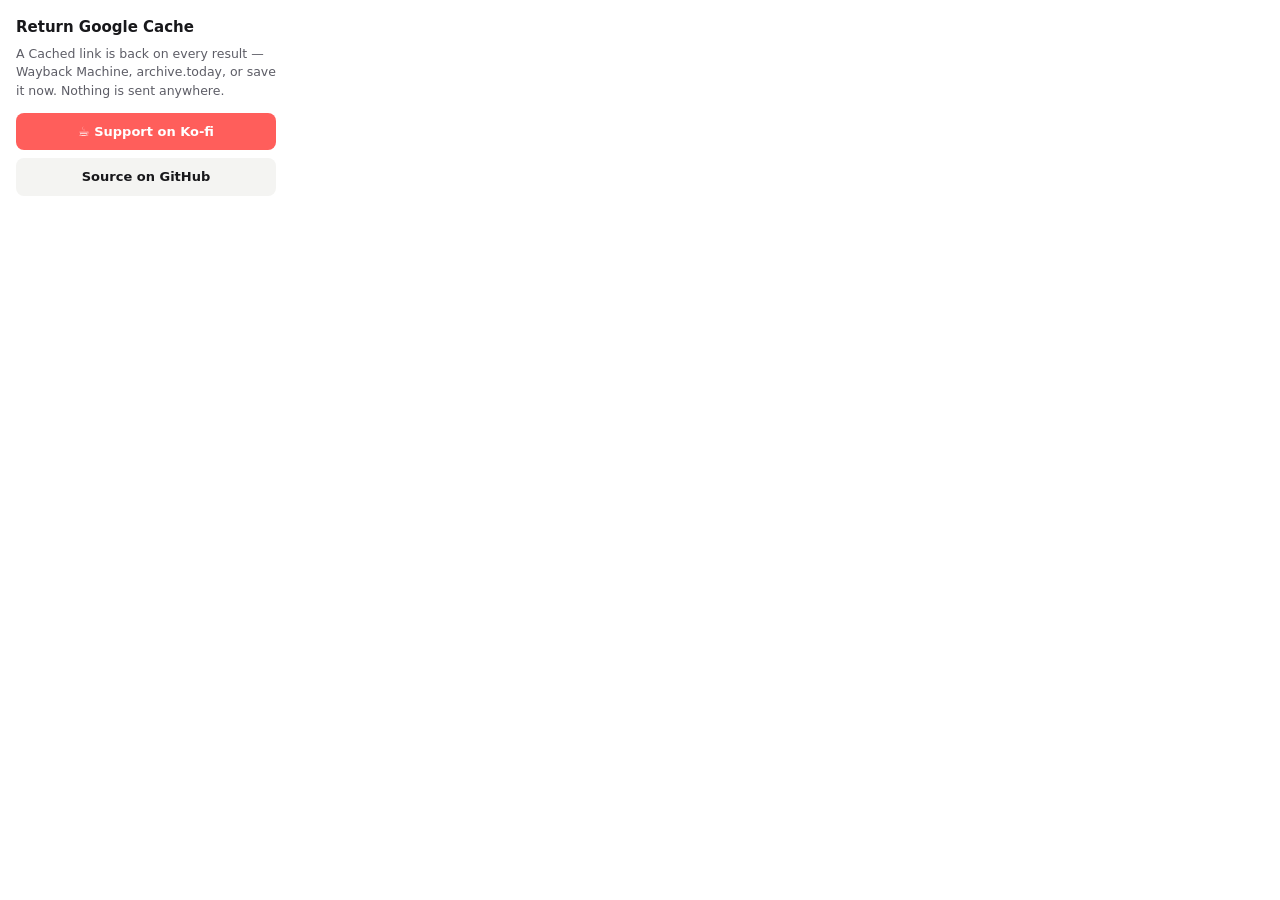
==== extension/popup.html @ 7cfbb94f "initial commit" ====
<!doctype html>
<html lang="en">
<head>
<meta charset="utf-8">
<style>
  body{width:260px;margin:0;padding:16px;font:14px/1.5 ui-sans-serif,system-ui,-apple-system,"Segoe UI",Roboto,sans-serif;color:#18181b;background:#fff}
  @media (prefers-color-scheme:dark){body{background:#161619;color:#f2f2f3}}
  h1{font-size:15px;margin:0 0 6px}
  p{margin:0 0 12px;color:#5d5d66;font-size:12.5px}
  @media (prefers-color-scheme:dark){p{color:#a1a1aa}}
  a{display:block;text-decoration:none;font-weight:600;font-size:13px;padding:9px 12px;border-radius:8px;margin-bottom:8px;text-align:center}
  .kofi{background:#FF5E5B;color:#fff}
  .gh{background:#f4f4f2;color:#18181b}
  @media (prefers-color-scheme:dark){.gh{background:#26262b;color:#f2f2f3}}
</style>
</head>
<body>
  <h1>Return Google Cache</h1>
  <p>A Cached link is back on every result — Wayback Machine, archive.today, or save it now. Nothing is sent anywhere.</p>
  <a class="kofi" href="https://ko-fi.com/jju1s" target="_blank" rel="noopener">☕ Support on Ko-fi</a>
  <a class="gh" href="https://github.com/cig13zs/return-google-cache" target="_blank" rel="noopener">Source on GitHub</a>
</body>
</html>
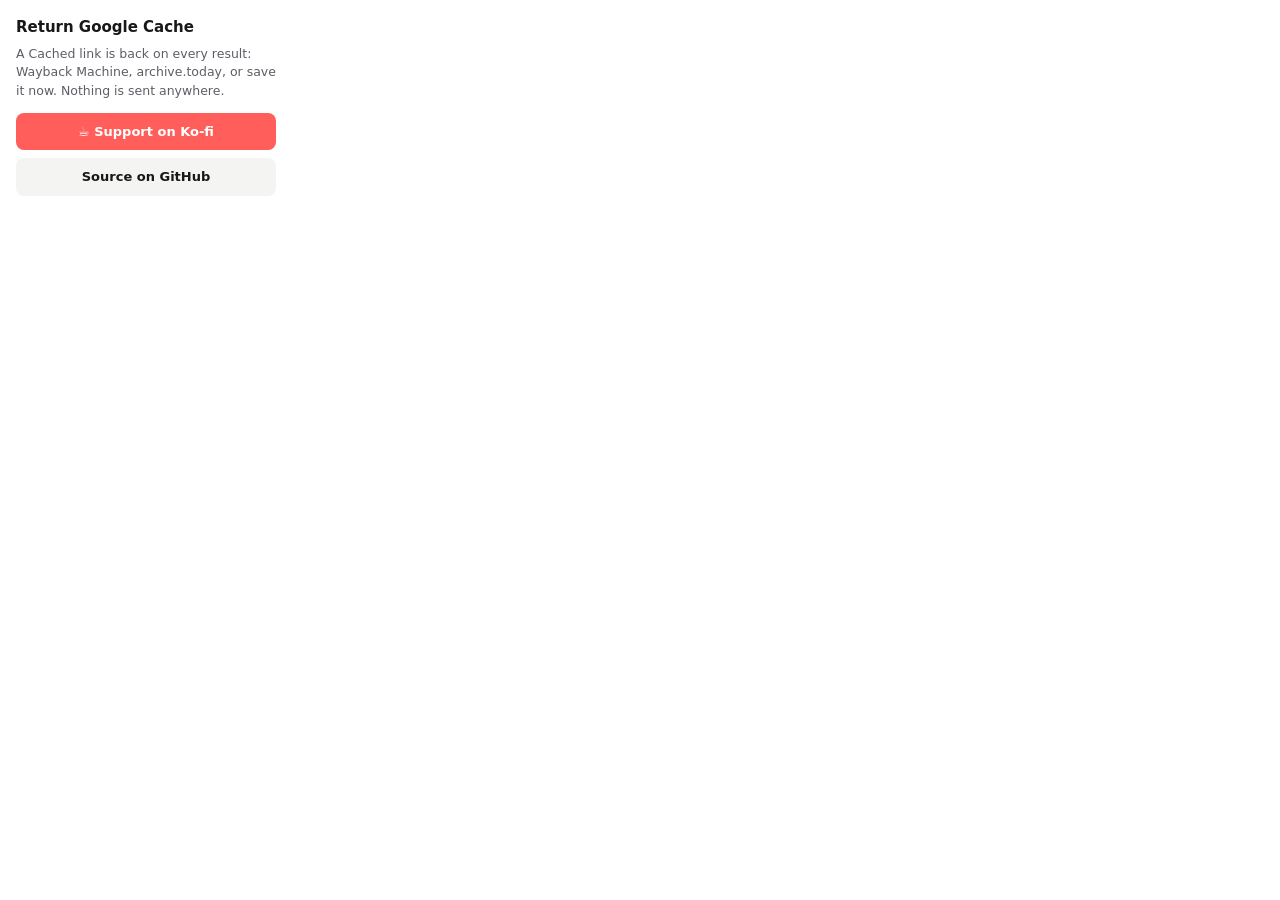
==== commit 4ce27046: "readme rewrite" ====
--- a/extension/popup.html
+++ b/extension/popup.html
@@ -16,7 +16,7 @@
 </head>
 <body>
   <h1>Return Google Cache</h1>
-  <p>A Cached link is back on every result — Wayback Machine, archive.today, or save it now. Nothing is sent anywhere.</p>
+  <p>A Cached link is back on every result: Wayback Machine, archive.today, or save it now. Nothing is sent anywhere.</p>
   <a class="kofi" href="https://ko-fi.com/jju1s" target="_blank" rel="noopener">☕ Support on Ko-fi</a>
   <a class="gh" href="https://github.com/cig13zs/return-google-cache" target="_blank" rel="noopener">Source on GitHub</a>
 </body>
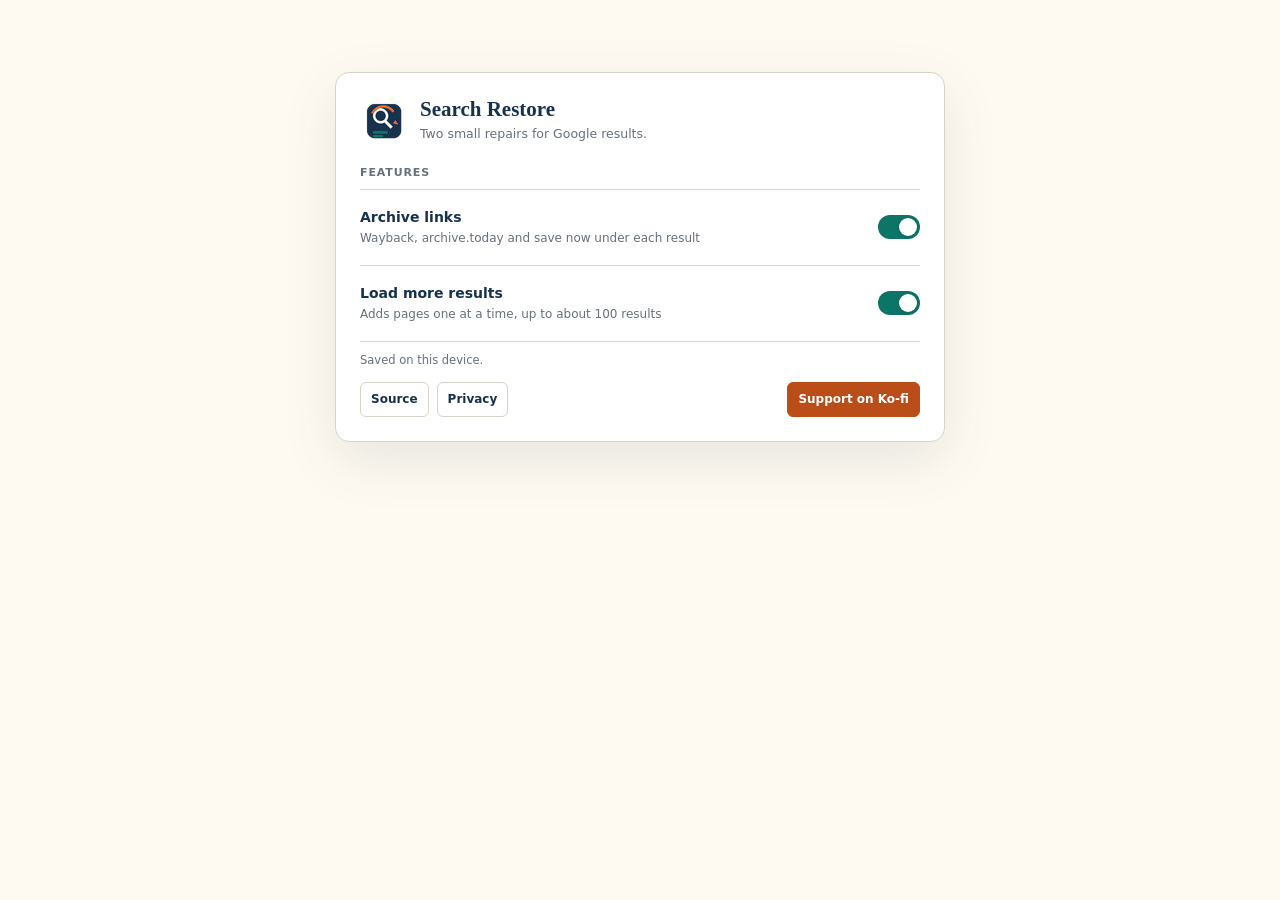
==== commit ab89f851: "combine the search archive tools" ====
--- a/extension/popup.html
+++ b/extension/popup.html
@@ -1,23 +1,57 @@
 <!doctype html>
 <html lang="en">
 <head>
-<meta charset="utf-8">
-<style>
-  body{width:260px;margin:0;padding:16px;font:14px/1.5 ui-sans-serif,system-ui,-apple-system,"Segoe UI",Roboto,sans-serif;color:#18181b;background:#fff}
-  @media (prefers-color-scheme:dark){body{background:#161619;color:#f2f2f3}}
-  h1{font-size:15px;margin:0 0 6px}
-  p{margin:0 0 12px;color:#5d5d66;font-size:12.5px}
-  @media (prefers-color-scheme:dark){p{color:#a1a1aa}}
-  a{display:block;text-decoration:none;font-weight:600;font-size:13px;padding:9px 12px;border-radius:8px;margin-bottom:8px;text-align:center}
-  .kofi{background:#FF5E5B;color:#fff}
-  .gh{background:#f4f4f2;color:#18181b}
-  @media (prefers-color-scheme:dark){.gh{background:#26262b;color:#f2f2f3}}
-</style>
+  <meta charset="utf-8">
+  <meta name="viewport" content="width=device-width, initial-scale=1">
+  <meta name="description" content="Choose which Search Restore tools run on Google search pages.">
+  <title>Search Restore settings</title>
+  <link rel="icon" href="icons/icon48.png">
+  <link rel="stylesheet" href="popup.css">
 </head>
 <body>
-  <h1>Return Google Cache</h1>
-  <p>A Cached link is back on every result: Wayback Machine, archive.today, or save it now. Nothing is sent anywhere.</p>
-  <a class="kofi" href="https://ko-fi.com/jju1s" target="_blank" rel="noopener">☕ Support on Ko-fi</a>
-  <a class="gh" href="https://github.com/cig13zs/return-google-cache" target="_blank" rel="noopener">Source on GitHub</a>
+  <main class="panel">
+    <header class="masthead">
+      <img src="icons/icon48.png" width="48" height="48" alt="">
+      <div>
+        <h1>Search Restore</h1>
+        <p>Two small repairs for Google results.</p>
+      </div>
+    </header>
+
+    <section class="settings" aria-labelledby="features-title">
+      <h2 id="features-title">Features</h2>
+
+      <label class="setting" for="archive-links">
+        <span class="setting-copy">
+          <span class="setting-name">Archive links</span>
+          <span class="setting-note">Wayback, archive.today and save now under each result</span>
+        </span>
+        <span class="switch">
+          <input id="archive-links" type="checkbox" data-setting="archiveLinks" checked>
+          <span class="switch-track" aria-hidden="true"></span>
+        </span>
+      </label>
+
+      <label class="setting" for="load-more">
+        <span class="setting-copy">
+          <span class="setting-name">Load more results</span>
+          <span class="setting-note">Adds pages one at a time, up to about 100 results</span>
+        </span>
+        <span class="switch">
+          <input id="load-more" type="checkbox" data-setting="loadMore" checked>
+          <span class="switch-track" aria-hidden="true"></span>
+        </span>
+      </label>
+    </section>
+
+    <p class="status" id="settings-status" role="status" aria-live="polite">Saved on this device.</p>
+
+    <nav class="links" aria-label="Project links">
+      <a href="https://github.com/cig13zs/search-restore" target="_blank" rel="noopener noreferrer">Source</a>
+      <a href="https://cig13zs.github.io/search-restore/privacy.html" target="_blank" rel="noopener noreferrer">Privacy</a>
+      <a class="support" href="https://ko-fi.com/jju1s" target="_blank" rel="noopener noreferrer">Support on Ko-fi</a>
+    </nav>
+  </main>
+  <script src="settings.js"></script>
 </body>
 </html>
--- a/extension/popup.css
+++ b/extension/popup.css
@@ -0,0 +1,257 @@
+:root {
+  color-scheme: light dark;
+  --paper: #fffaf1;
+  --ink: #17324d;
+  --muted: #66717d;
+  --line: #d8d3c8;
+  --orange: #e66a2c;
+  --button-orange: #bb4d19;
+  --button-orange-hover: #8f350f;
+  --teal: #0d7568;
+  --panel: #ffffff;
+}
+
+* {
+  box-sizing: border-box;
+}
+
+body {
+  background: var(--paper);
+  color: var(--ink);
+  font: 14px/1.45 system-ui, -apple-system, "Segoe UI", sans-serif;
+  margin: 0;
+  min-width: 330px;
+}
+
+.panel {
+  background: var(--panel);
+  margin: 0 auto;
+  max-width: 430px;
+  padding: 18px;
+}
+
+.masthead {
+  align-items: center;
+  display: flex;
+  gap: 12px;
+  margin-bottom: 20px;
+}
+
+.masthead img {
+  flex: 0 0 auto;
+}
+
+h1,
+h2,
+p {
+  margin-top: 0;
+}
+
+h1 {
+  font-family: Georgia, "Times New Roman", serif;
+  font-size: 21px;
+  line-height: 1.1;
+  margin-bottom: 4px;
+}
+
+.masthead p {
+  color: var(--muted);
+  font-size: 12.5px;
+  margin-bottom: 0;
+}
+
+h2 {
+  color: var(--muted);
+  font-size: 11px;
+  letter-spacing: 0.08em;
+  margin-bottom: 8px;
+  text-transform: uppercase;
+}
+
+.settings {
+  border-bottom: 1px solid var(--line);
+}
+
+.setting {
+  align-items: center;
+  border-top: 1px solid var(--line);
+  cursor: pointer;
+  display: flex;
+  gap: 16px;
+  justify-content: space-between;
+  min-height: 76px;
+  padding: 12px 0;
+}
+
+.setting-copy {
+  display: grid;
+  gap: 3px;
+}
+
+.setting-name {
+  font-weight: 700;
+}
+
+.setting-note {
+  color: var(--muted);
+  font-size: 12px;
+  max-width: 260px;
+}
+
+.switch {
+  flex: 0 0 42px;
+  height: 24px;
+  position: relative;
+}
+
+.switch input {
+  height: 1px;
+  left: 0;
+  margin: 0;
+  opacity: 0;
+  position: absolute;
+  top: 0;
+  width: 1px;
+}
+
+.switch-track {
+  background: #a9afb5;
+  border-radius: 999px;
+  display: block;
+  height: 24px;
+  position: relative;
+  transition: background 120ms ease;
+  width: 42px;
+}
+
+.switch-track::after {
+  background: #fff;
+  border-radius: 50%;
+  box-shadow: 0 1px 4px rgb(23 50 77 / 28%);
+  content: "";
+  height: 18px;
+  left: 3px;
+  position: absolute;
+  top: 3px;
+  transition: transform 120ms ease;
+  width: 18px;
+}
+
+.switch input:checked + .switch-track {
+  background: var(--teal);
+}
+
+.switch input:checked + .switch-track::after {
+  transform: translateX(18px);
+}
+
+.switch input:focus-visible + .switch-track {
+  outline: 3px solid var(--orange);
+  outline-offset: 3px;
+}
+
+.status {
+  color: var(--muted);
+  font-size: 11.5px;
+  min-height: 18px;
+  margin: 10px 0 12px;
+}
+
+.links {
+  display: flex;
+  flex-wrap: wrap;
+  gap: 8px;
+}
+
+.links a {
+  border: 1px solid var(--line);
+  border-radius: 6px;
+  color: var(--ink);
+  font-size: 12px;
+  font-weight: 700;
+  padding: 8px 10px;
+  text-decoration: none;
+}
+
+.links a:hover {
+  border-color: var(--teal);
+}
+
+.links a:focus-visible {
+  outline: 3px solid var(--orange);
+  outline-offset: 2px;
+}
+
+.links .support {
+  background: var(--button-orange);
+  border-color: var(--button-orange);
+  color: #fff;
+  margin-left: auto;
+}
+
+.links .support:hover {
+  background: var(--button-orange-hover);
+  border-color: var(--button-orange-hover);
+}
+
+@media (min-width: 720px) {
+  body {
+    min-width: 0;
+    padding: 72px 24px;
+  }
+
+  .panel {
+    border: 1px solid var(--line);
+    border-radius: 14px;
+    box-shadow: 0 18px 55px rgb(23 50 77 / 10%);
+    max-width: 610px;
+    padding: 24px;
+  }
+
+  .setting-note {
+    max-width: 430px;
+  }
+}
+
+@media (max-width: 370px) {
+  body {
+    min-width: 300px;
+  }
+
+  .panel {
+    padding: 14px;
+  }
+
+  .setting {
+    gap: 10px;
+  }
+
+  .links .support {
+    margin-left: 0;
+  }
+}
+
+@media (prefers-color-scheme: dark) {
+  :root {
+    --paper: #101a24;
+    --ink: #f5efe5;
+    --muted: #b4bcc5;
+    --line: #3a4652;
+    --panel: #172432;
+    --orange: #f08a55;
+    --button-orange: #f08a55;
+    --button-orange-hover: #ffab7a;
+    --teal: #52b8a7;
+  }
+
+  .links .support {
+    color: #172432;
+  }
+}
+
+@media (prefers-reduced-motion: reduce) {
+  .switch-track,
+  .switch-track::after {
+    transition: none;
+  }
+}
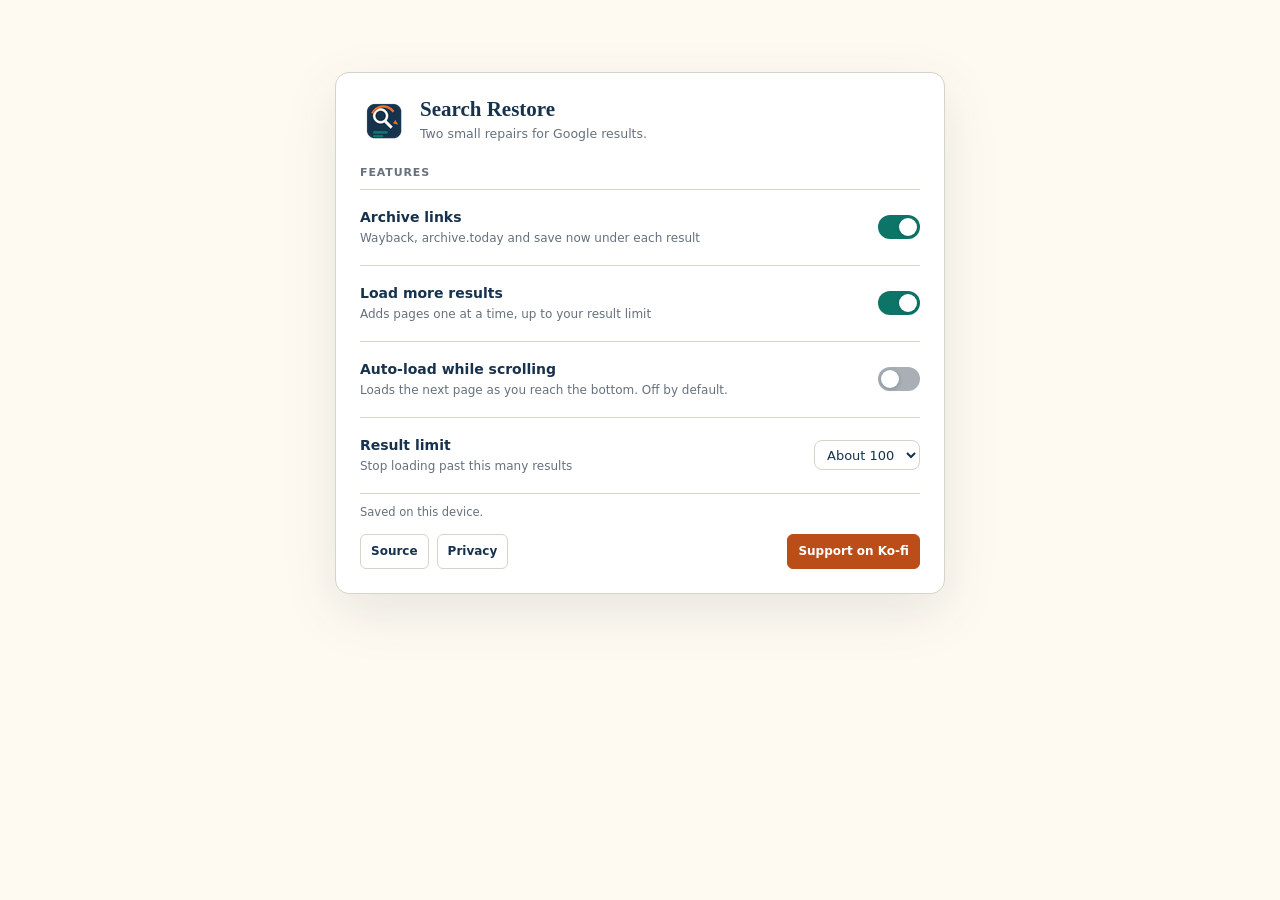
==== commit f2da8771: "copy urls, result limit, auto-load option, v2.1.0" ====
--- a/extension/popup.html
+++ b/extension/popup.html
@@ -35,12 +35,35 @@
       <label class="setting" for="load-more">
         <span class="setting-copy">
           <span class="setting-name">Load more results</span>
-          <span class="setting-note">Adds pages one at a time, up to about 100 results</span>
+          <span class="setting-note">Adds pages one at a time, up to your result limit</span>
         </span>
         <span class="switch">
           <input id="load-more" type="checkbox" data-setting="loadMore" checked>
           <span class="switch-track" aria-hidden="true"></span>
         </span>
+      </label>
+
+      <label class="setting" for="auto-load">
+        <span class="setting-copy">
+          <span class="setting-name">Auto-load while scrolling</span>
+          <span class="setting-note">Loads the next page as you reach the bottom. Off by default.</span>
+        </span>
+        <span class="switch">
+          <input id="auto-load" type="checkbox" data-setting="autoLoad">
+          <span class="switch-track" aria-hidden="true"></span>
+        </span>
+      </label>
+
+      <label class="setting" for="max-results">
+        <span class="setting-copy">
+          <span class="setting-name">Result limit</span>
+          <span class="setting-note">Stop loading past this many results</span>
+        </span>
+        <select id="max-results" data-setting="maxResults" class="select">
+          <option value="30">About 30</option>
+          <option value="50" selected>About 50</option>
+          <option value="100">About 100</option>
+        </select>
       </label>
     </section>
 
--- a/extension/popup.css
+++ b/extension/popup.css
@@ -255,3 +255,15 @@
     transition: none;
   }
 }
+
+.select {
+  flex: none;
+  min-height: 30px;
+  padding: 4px 8px;
+  border: 1px solid var(--line, #ccc);
+  border-radius: 8px;
+  background: inherit;
+  color: inherit;
+  font: inherit;
+  font-size: 13px;
+}
